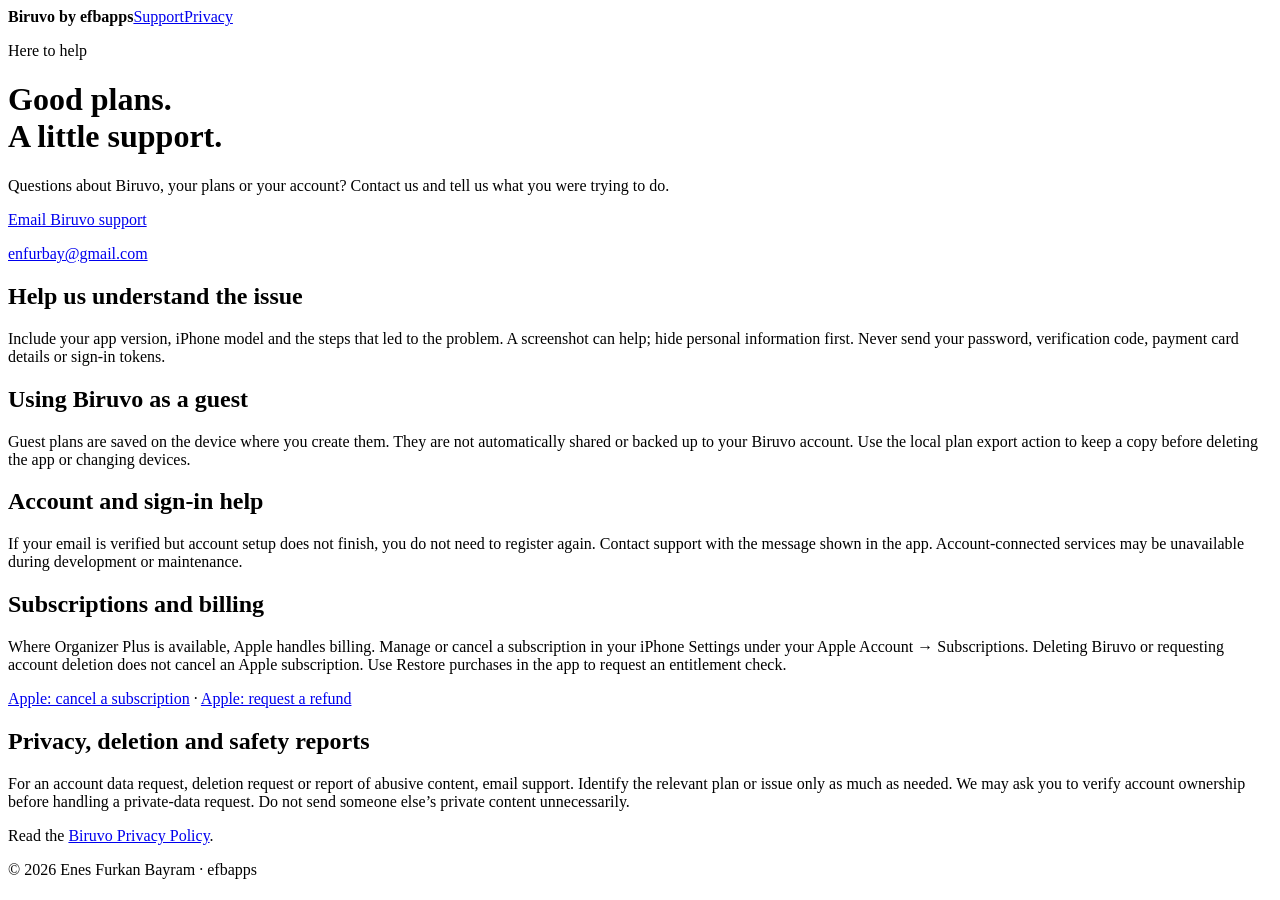
==== index.html @ 67502847 "Publish Biruvo index.html" ====
<!doctype html><html lang="en"><meta charset="utf-8"><meta name="viewport" content="width=device-width,initial-scale=1"><title>Support — Biruvo</title><link rel="stylesheet" href="style.css"><main><nav aria-label="Main"><strong>Biruvo by efbapps</strong><a href="index.html">Support</a><a href="privacy.html">Privacy</a></nav><p class="eyebrow">Here to help</p><h1>Good plans.<br>A little support.</h1><p>Questions about Biruvo, your plans or your account? Contact us and tell us what you were trying to do.</p><p><a class="button" href="mailto:enfurbay@gmail.com?subject=Biruvo%20support">Email Biruvo support</a></p><p><a href="mailto:enfurbay@gmail.com">enfurbay@gmail.com</a></p><section class="card"><h2>Help us understand the issue</h2><p>Include your app version, iPhone model and the steps that led to the problem. A screenshot can help; hide personal information first. Never send your password, verification code, payment card details or sign-in tokens.</p></section><h2>Using Biruvo as a guest</h2><p>Guest plans are saved on the device where you create them. They are not automatically shared or backed up to your Biruvo account. Use the local plan export action to keep a copy before deleting the app or changing devices.</p><h2>Account and sign-in help</h2><p>If your email is verified but account setup does not finish, you do not need to register again. Contact support with the message shown in the app. Account-connected services may be unavailable during development or maintenance.</p><h2>Subscriptions and billing</h2><p>Where Organizer Plus is available, Apple handles billing. Manage or cancel a subscription in your iPhone Settings under your Apple Account → Subscriptions. Deleting Biruvo or requesting account deletion does not cancel an Apple subscription. Use Restore purchases in the app to request an entitlement check.</p><p><a href="https://support.apple.com/118428">Apple: cancel a subscription</a> · <a href="https://reportaproblem.apple.com/">Apple: request a refund</a></p><h2>Privacy, deletion and safety reports</h2><p>For an account data request, deletion request or report of abusive content, email support. Identify the relevant plan or issue only as much as needed. We may ask you to verify account ownership before handling a private-data request. Do not send someone else’s private content unnecessarily.</p><p>Read the <a href="privacy.html">Biruvo Privacy Policy</a>.</p><footer>© 2026 Enes Furkan Bayram · efbapps</footer></main></html>
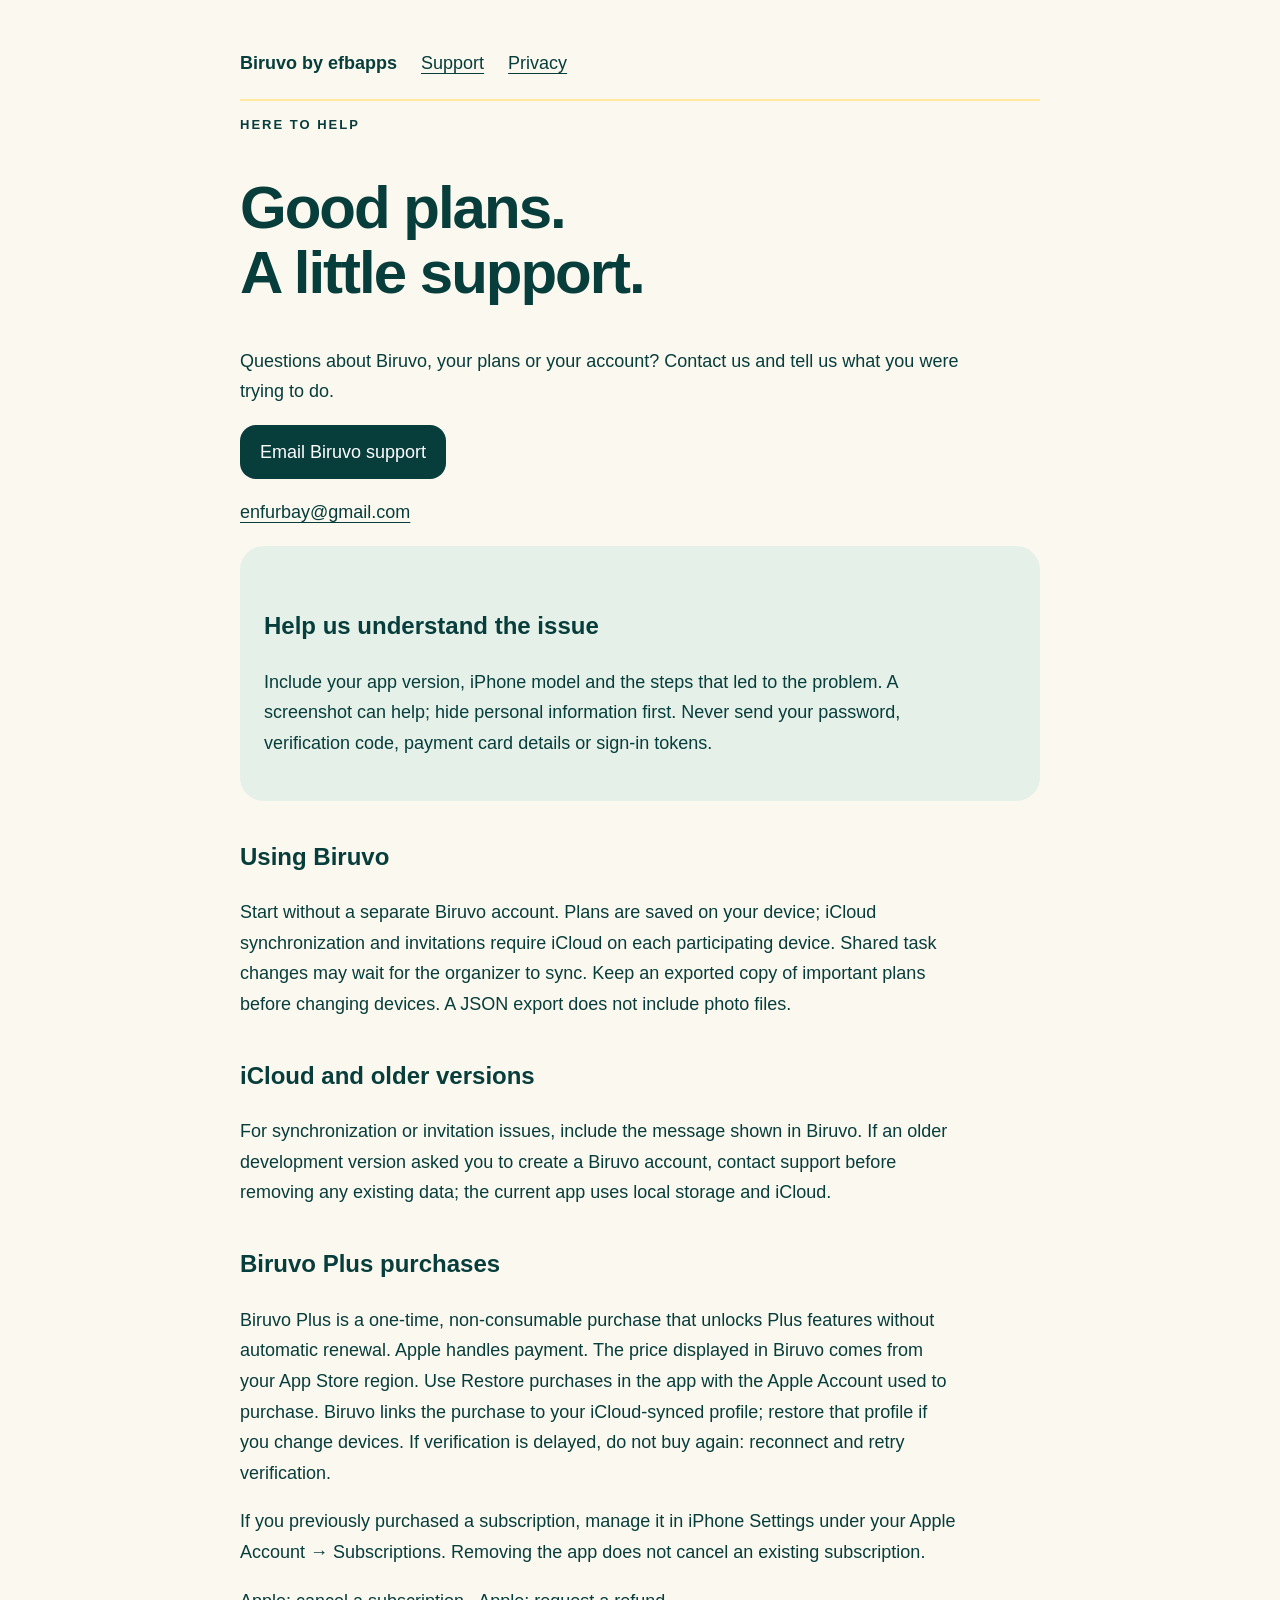
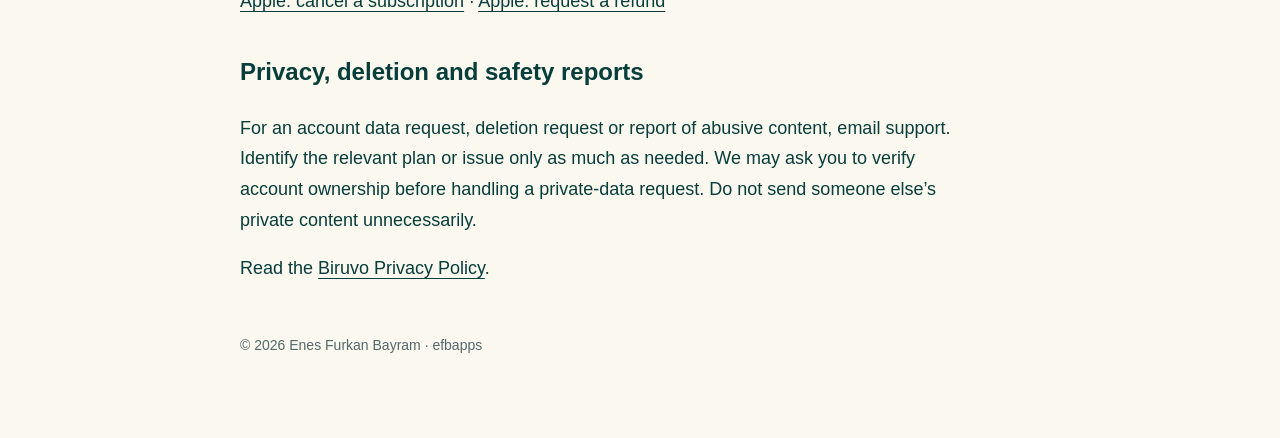
==== commit 09026328: "Publish Biruvo index.html" ====
--- a/index.html
+++ b/index.html
@@ -1 +1 @@
-<!doctype html><html lang="en"><meta charset="utf-8"><meta name="viewport" content="width=device-width,initial-scale=1"><title>Support — Biruvo</title><link rel="stylesheet" href="style.css"><main><nav aria-label="Main"><strong>Biruvo by efbapps</strong><a href="index.html">Support</a><a href="privacy.html">Privacy</a></nav><p class="eyebrow">Here to help</p><h1>Good plans.<br>A little support.</h1><p>Questions about Biruvo, your plans or your account? Contact us and tell us what you were trying to do.</p><p><a class="button" href="mailto:enfurbay@gmail.com?subject=Biruvo%20support">Email Biruvo support</a></p><p><a href="mailto:enfurbay@gmail.com">enfurbay@gmail.com</a></p><section class="card"><h2>Help us understand the issue</h2><p>Include your app version, iPhone model and the steps that led to the problem. A screenshot can help; hide personal information first. Never send your password, verification code, payment card details or sign-in tokens.</p></section><h2>Using Biruvo as a guest</h2><p>Guest plans are saved on the device where you create them. They are not automatically shared or backed up to your Biruvo account. Use the local plan export action to keep a copy before deleting the app or changing devices.</p><h2>Account and sign-in help</h2><p>If your email is verified but account setup does not finish, you do not need to register again. Contact support with the message shown in the app. Account-connected services may be unavailable during development or maintenance.</p><h2>Subscriptions and billing</h2><p>Where Organizer Plus is available, Apple handles billing. Manage or cancel a subscription in your iPhone Settings under your Apple Account → Subscriptions. Deleting Biruvo or requesting account deletion does not cancel an Apple subscription. Use Restore purchases in the app to request an entitlement check.</p><p><a href="https://support.apple.com/118428">Apple: cancel a subscription</a> · <a href="https://reportaproblem.apple.com/">Apple: request a refund</a></p><h2>Privacy, deletion and safety reports</h2><p>For an account data request, deletion request or report of abusive content, email support. Identify the relevant plan or issue only as much as needed. We may ask you to verify account ownership before handling a private-data request. Do not send someone else’s private content unnecessarily.</p><p>Read the <a href="privacy.html">Biruvo Privacy Policy</a>.</p><footer>© 2026 Enes Furkan Bayram · efbapps</footer></main></html>+<!doctype html><html lang="en"><meta charset="utf-8"><meta name="viewport" content="width=device-width,initial-scale=1"><title>Support — Biruvo</title><link rel="stylesheet" href="style.css"><main><nav aria-label="Main"><strong>Biruvo by efbapps</strong><a href="index.html">Support</a><a href="privacy.html">Privacy</a></nav><p class="eyebrow">Here to help</p><h1>Good plans.<br>A little support.</h1><p>Questions about Biruvo, your plans or your account? Contact us and tell us what you were trying to do.</p><p><a class="button" href="mailto:enfurbay@gmail.com?subject=Biruvo%20support">Email Biruvo support</a></p><p><a href="mailto:enfurbay@gmail.com">enfurbay@gmail.com</a></p><section class="card"><h2>Help us understand the issue</h2><p>Include your app version, iPhone model and the steps that led to the problem. A screenshot can help; hide personal information first. Never send your password, verification code, payment card details or sign-in tokens.</p></section><h2>Using Biruvo</h2><p>Start without a separate Biruvo account. Plans are saved on your device; iCloud synchronization and invitations require iCloud on each participating device. Shared task changes may wait for the organizer to sync. Keep an exported copy of important plans before changing devices. A JSON export does not include photo files.</p><h2>iCloud and older versions</h2><p>For synchronization or invitation issues, include the message shown in Biruvo. If an older development version asked you to create a Biruvo account, contact support before removing any existing data; the current app uses local storage and iCloud.</p><h2>Biruvo Plus purchases</h2><p>Biruvo Plus is a one-time, non-consumable purchase that unlocks Plus features without automatic renewal. Apple handles payment. The price displayed in Biruvo comes from your App Store region. Use Restore purchases in the app with the Apple Account used to purchase. Biruvo links the purchase to your iCloud-synced profile; restore that profile if you change devices. If verification is delayed, do not buy again: reconnect and retry verification.</p><p>If you previously purchased a subscription, manage it in iPhone Settings under your Apple Account → Subscriptions. Removing the app does not cancel an existing subscription.</p><p><a href="https://support.apple.com/118428">Apple: cancel a subscription</a> · <a href="https://reportaproblem.apple.com/">Apple: request a refund</a></p><h2>Privacy, deletion and safety reports</h2><p>For an account data request, deletion request or report of abusive content, email support. Identify the relevant plan or issue only as much as needed. We may ask you to verify account ownership before handling a private-data request. Do not send someone else’s private content unnecessarily.</p><p>Read the <a href="privacy.html">Biruvo Privacy Policy</a>.</p><footer>© 2026 Enes Furkan Bayram · efbapps</footer></main></html>
--- a/style.css
+++ b/style.css
@@ -0,0 +1 @@
+body{margin:0;background:#fbf8ef;color:#073d3b;font:18px/1.7 -apple-system,BlinkMacSystemFont,"Segoe UI",sans-serif}main{max-width:800px;margin:auto;padding:48px 24px 80px}nav{display:flex;gap:24px;flex-wrap:wrap;border-bottom:2px solid #ffe8a0;padding-bottom:20px}a{color:#073d3b;text-underline-offset:4px}h1{font-size:clamp(38px,7vw,60px);line-height:1.08;letter-spacing:-2px}h2{font-size:24px;margin-top:36px}p,li{max-width:72ch}.eyebrow{font-weight:700;letter-spacing:2px;text-transform:uppercase;font-size:13px}.card{background:#e4f0e8;padding:24px;border-radius:24px}.button{display:inline-block;background:#073d3b;color:#fff;border-radius:16px;padding:12px 20px;text-decoration:none}footer{margin-top:50px;font-size:14px;color:#53686a}a:focus-visible{outline:3px solid #b47d00;outline-offset:4px}
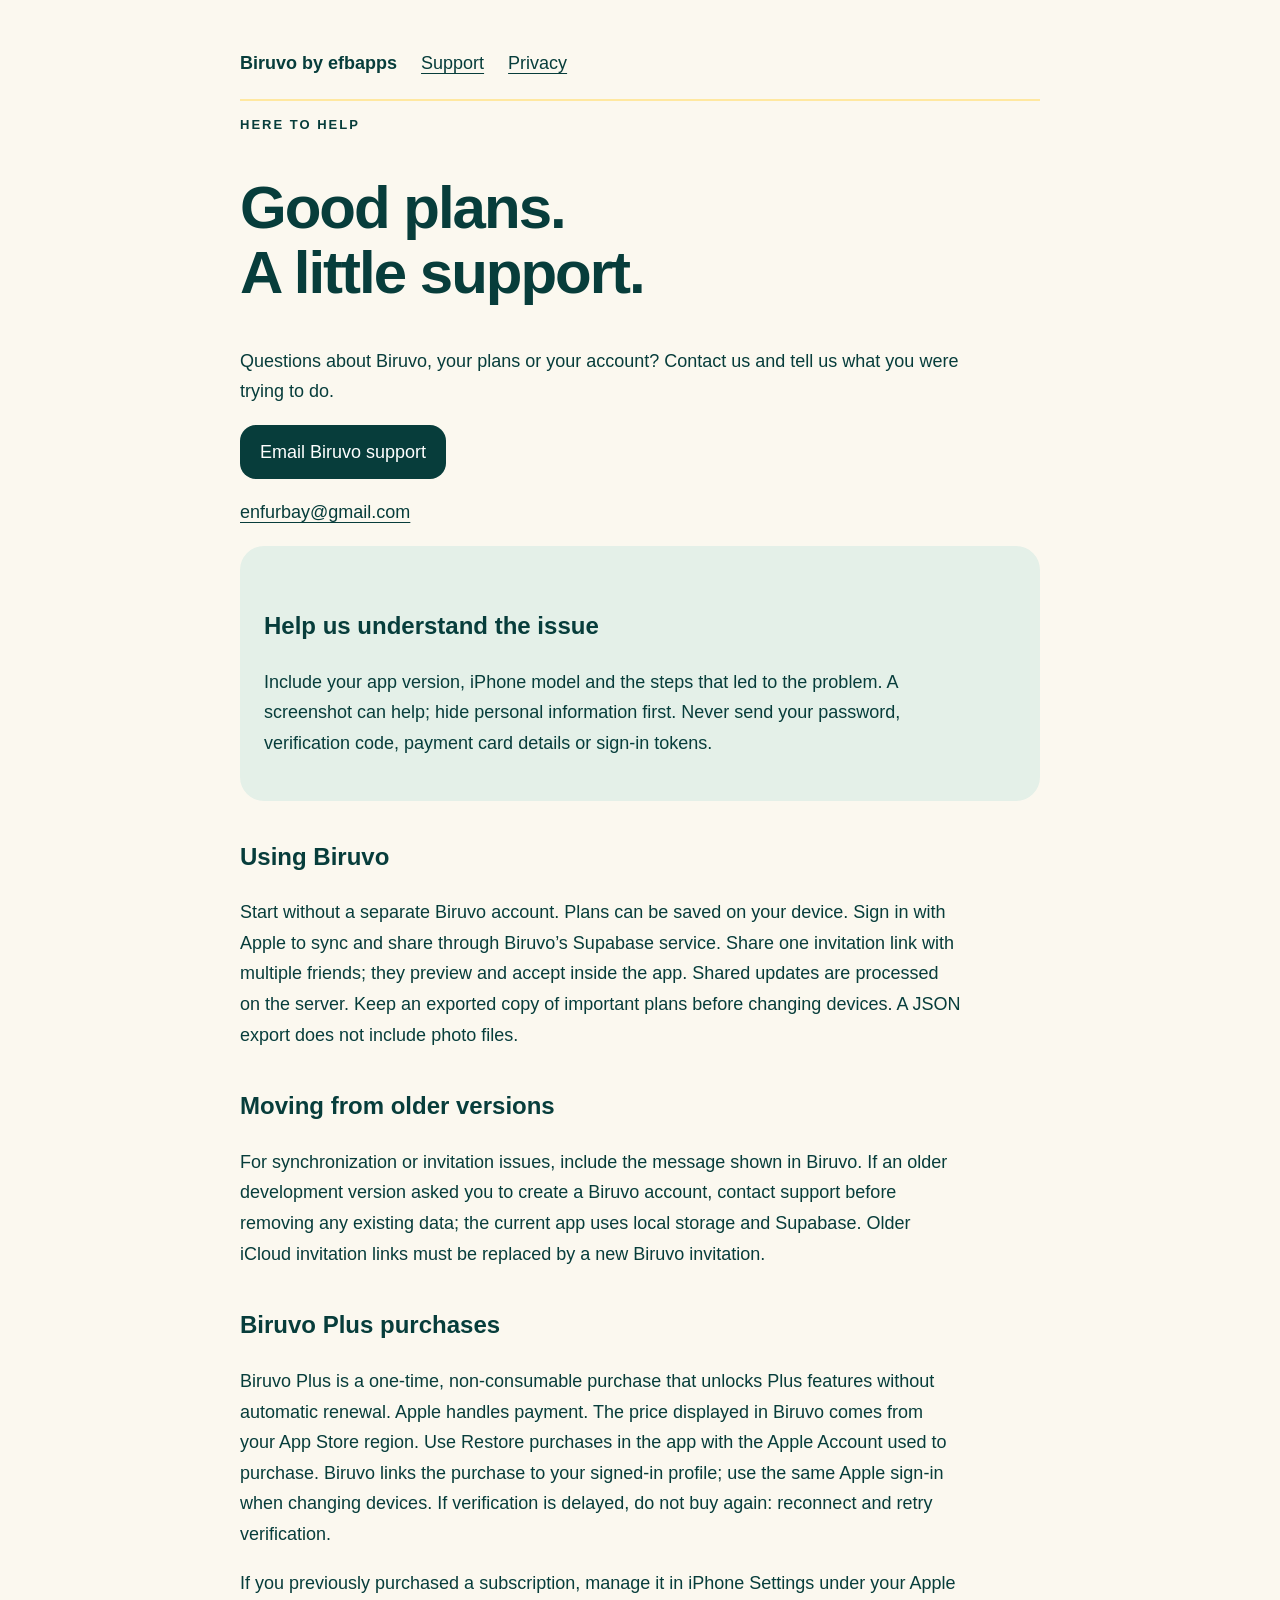
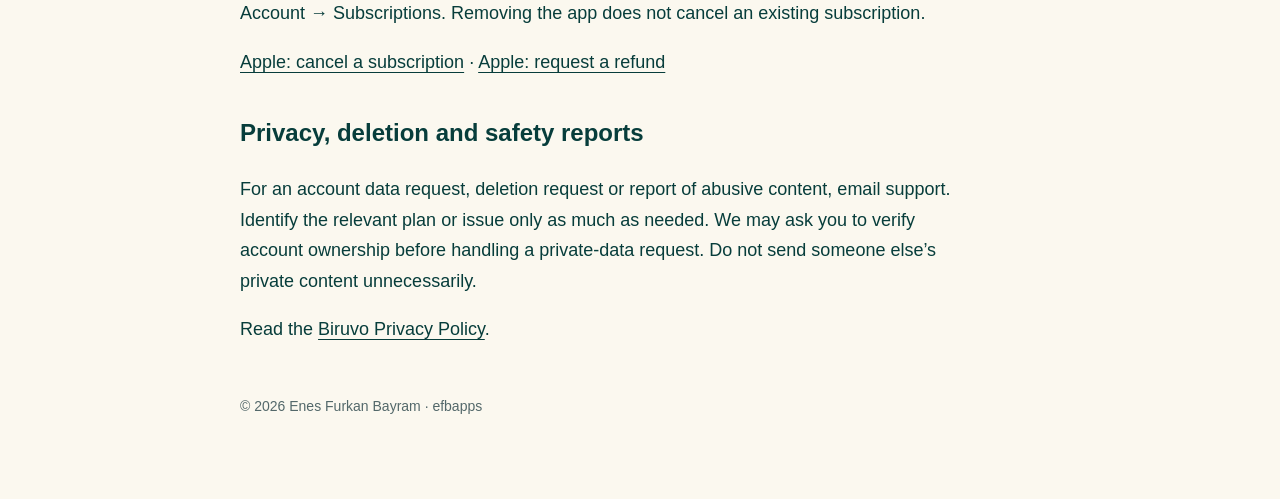
==== commit 4304c585: "Publish Biruvo index.html" ====
--- a/index.html
+++ b/index.html
@@ -1 +1 @@
-<!doctype html><html lang="en"><meta charset="utf-8"><meta name="viewport" content="width=device-width,initial-scale=1"><title>Support — Biruvo</title><link rel="stylesheet" href="style.css"><main><nav aria-label="Main"><strong>Biruvo by efbapps</strong><a href="index.html">Support</a><a href="privacy.html">Privacy</a></nav><p class="eyebrow">Here to help</p><h1>Good plans.<br>A little support.</h1><p>Questions about Biruvo, your plans or your account? Contact us and tell us what you were trying to do.</p><p><a class="button" href="mailto:enfurbay@gmail.com?subject=Biruvo%20support">Email Biruvo support</a></p><p><a href="mailto:enfurbay@gmail.com">enfurbay@gmail.com</a></p><section class="card"><h2>Help us understand the issue</h2><p>Include your app version, iPhone model and the steps that led to the problem. A screenshot can help; hide personal information first. Never send your password, verification code, payment card details or sign-in tokens.</p></section><h2>Using Biruvo</h2><p>Start without a separate Biruvo account. Plans are saved on your device; iCloud synchronization and invitations require iCloud on each participating device. Shared task changes may wait for the organizer to sync. Keep an exported copy of important plans before changing devices. A JSON export does not include photo files.</p><h2>iCloud and older versions</h2><p>For synchronization or invitation issues, include the message shown in Biruvo. If an older development version asked you to create a Biruvo account, contact support before removing any existing data; the current app uses local storage and iCloud.</p><h2>Biruvo Plus purchases</h2><p>Biruvo Plus is a one-time, non-consumable purchase that unlocks Plus features without automatic renewal. Apple handles payment. The price displayed in Biruvo comes from your App Store region. Use Restore purchases in the app with the Apple Account used to purchase. Biruvo links the purchase to your iCloud-synced profile; restore that profile if you change devices. If verification is delayed, do not buy again: reconnect and retry verification.</p><p>If you previously purchased a subscription, manage it in iPhone Settings under your Apple Account → Subscriptions. Removing the app does not cancel an existing subscription.</p><p><a href="https://support.apple.com/118428">Apple: cancel a subscription</a> · <a href="https://reportaproblem.apple.com/">Apple: request a refund</a></p><h2>Privacy, deletion and safety reports</h2><p>For an account data request, deletion request or report of abusive content, email support. Identify the relevant plan or issue only as much as needed. We may ask you to verify account ownership before handling a private-data request. Do not send someone else’s private content unnecessarily.</p><p>Read the <a href="privacy.html">Biruvo Privacy Policy</a>.</p><footer>© 2026 Enes Furkan Bayram · efbapps</footer></main></html>+<!doctype html><html lang="en"><meta charset="utf-8"><meta name="viewport" content="width=device-width,initial-scale=1"><title>Support — Biruvo</title><link rel="stylesheet" href="style.css"><main><nav aria-label="Main"><strong>Biruvo by efbapps</strong><a href="index.html">Support</a><a href="privacy.html">Privacy</a></nav><p class="eyebrow">Here to help</p><h1>Good plans.<br>A little support.</h1><p>Questions about Biruvo, your plans or your account? Contact us and tell us what you were trying to do.</p><p><a class="button" href="mailto:enfurbay@gmail.com?subject=Biruvo%20support">Email Biruvo support</a></p><p><a href="mailto:enfurbay@gmail.com">enfurbay@gmail.com</a></p><section class="card"><h2>Help us understand the issue</h2><p>Include your app version, iPhone model and the steps that led to the problem. A screenshot can help; hide personal information first. Never send your password, verification code, payment card details or sign-in tokens.</p></section><h2>Using Biruvo</h2><p>Start without a separate Biruvo account. Plans can be saved on your device. Sign in with Apple to sync and share through Biruvo’s Supabase service. Share one invitation link with multiple friends; they preview and accept inside the app. Shared updates are processed on the server. Keep an exported copy of important plans before changing devices. A JSON export does not include photo files.</p><h2>Moving from older versions</h2><p>For synchronization or invitation issues, include the message shown in Biruvo. If an older development version asked you to create a Biruvo account, contact support before removing any existing data; the current app uses local storage and Supabase. Older iCloud invitation links must be replaced by a new Biruvo invitation.</p><h2>Biruvo Plus purchases</h2><p>Biruvo Plus is a one-time, non-consumable purchase that unlocks Plus features without automatic renewal. Apple handles payment. The price displayed in Biruvo comes from your App Store region. Use Restore purchases in the app with the Apple Account used to purchase. Biruvo links the purchase to your signed-in profile; use the same Apple sign-in when changing devices. If verification is delayed, do not buy again: reconnect and retry verification.</p><p>If you previously purchased a subscription, manage it in iPhone Settings under your Apple Account → Subscriptions. Removing the app does not cancel an existing subscription.</p><p><a href="https://support.apple.com/118428">Apple: cancel a subscription</a> · <a href="https://reportaproblem.apple.com/">Apple: request a refund</a></p><h2>Privacy, deletion and safety reports</h2><p>For an account data request, deletion request or report of abusive content, email support. Identify the relevant plan or issue only as much as needed. We may ask you to verify account ownership before handling a private-data request. Do not send someone else’s private content unnecessarily.</p><p>Read the <a href="privacy.html">Biruvo Privacy Policy</a>.</p><footer>© 2026 Enes Furkan Bayram · efbapps</footer></main></html>
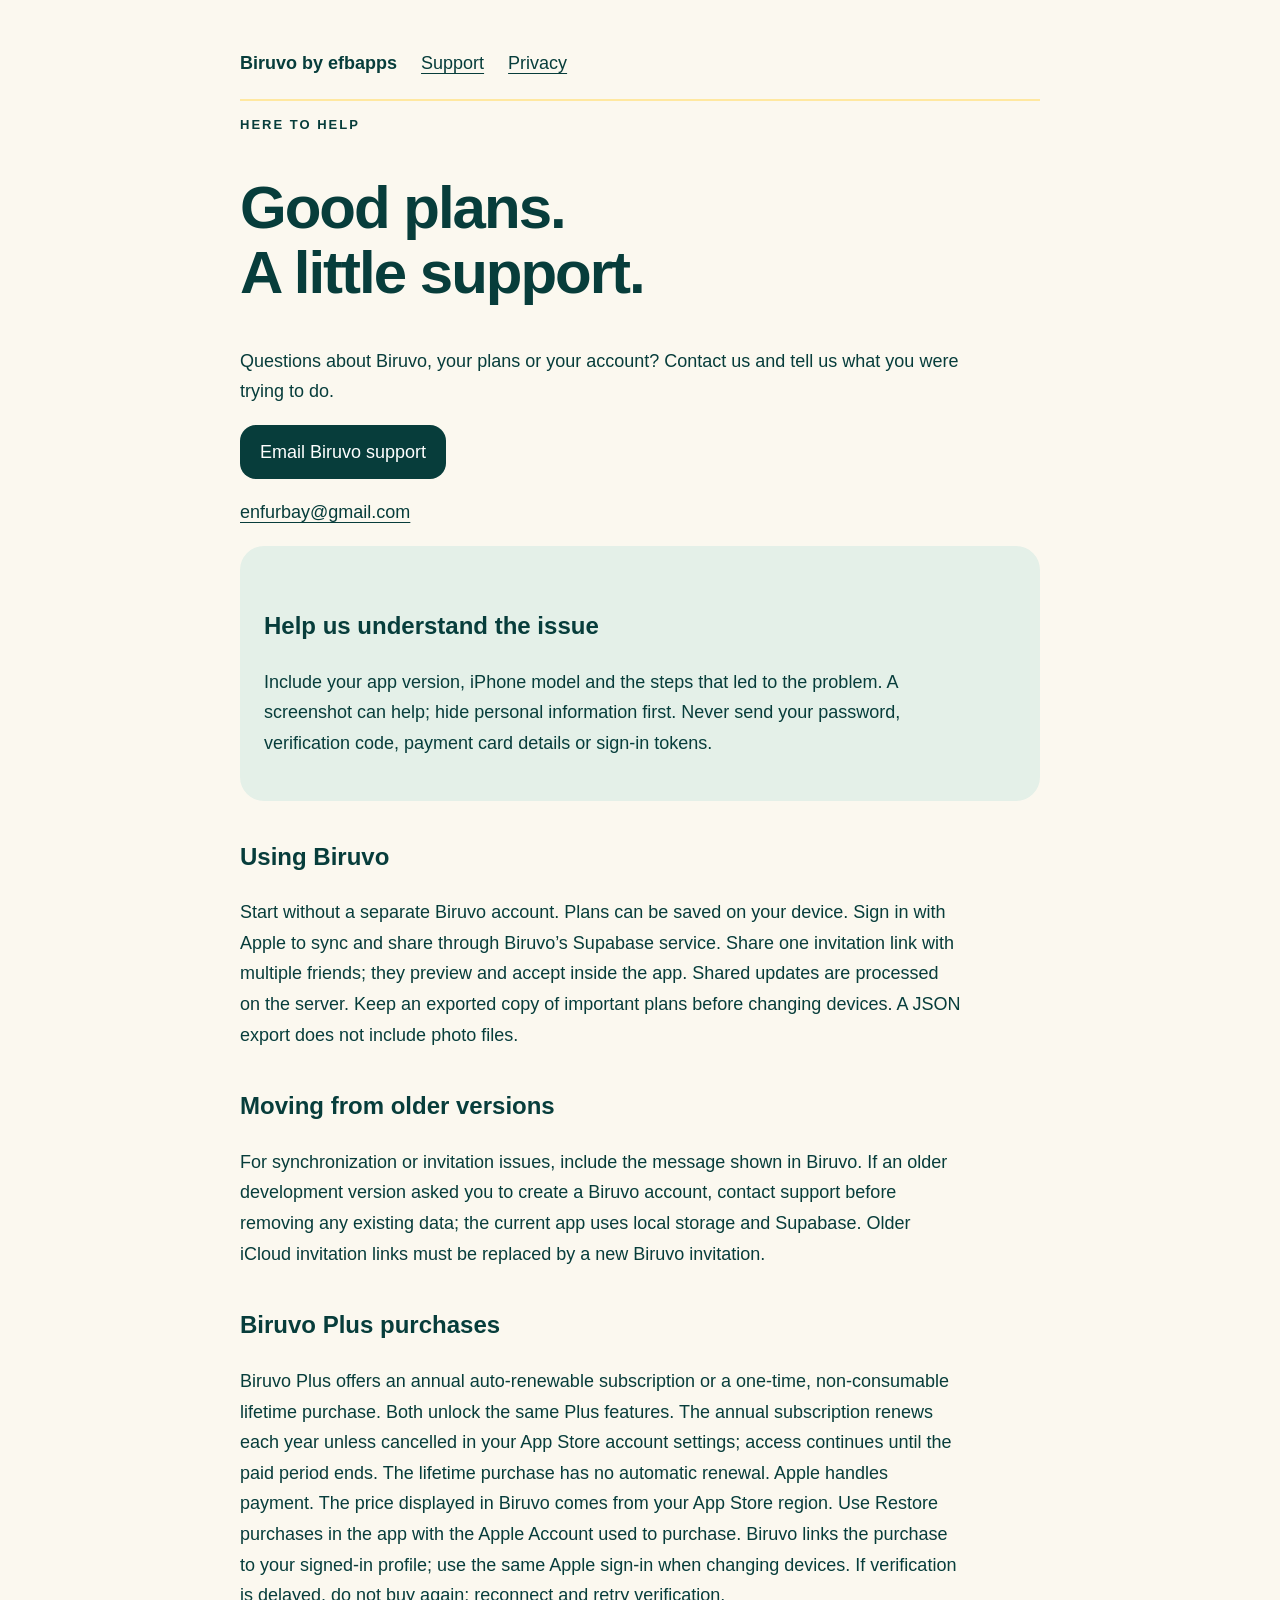
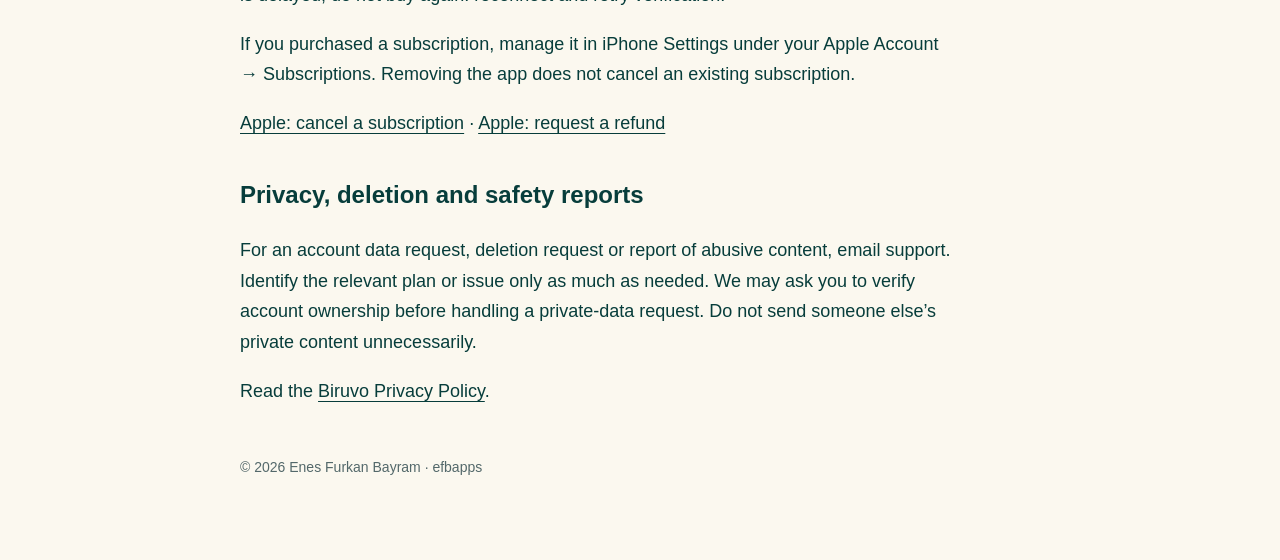
==== commit b60a537b: "Publish Biruvo index.html" ====
--- a/index.html
+++ b/index.html
@@ -1 +1 @@
-<!doctype html><html lang="en"><meta charset="utf-8"><meta name="viewport" content="width=device-width,initial-scale=1"><title>Support — Biruvo</title><link rel="stylesheet" href="style.css"><main><nav aria-label="Main"><strong>Biruvo by efbapps</strong><a href="index.html">Support</a><a href="privacy.html">Privacy</a></nav><p class="eyebrow">Here to help</p><h1>Good plans.<br>A little support.</h1><p>Questions about Biruvo, your plans or your account? Contact us and tell us what you were trying to do.</p><p><a class="button" href="mailto:enfurbay@gmail.com?subject=Biruvo%20support">Email Biruvo support</a></p><p><a href="mailto:enfurbay@gmail.com">enfurbay@gmail.com</a></p><section class="card"><h2>Help us understand the issue</h2><p>Include your app version, iPhone model and the steps that led to the problem. A screenshot can help; hide personal information first. Never send your password, verification code, payment card details or sign-in tokens.</p></section><h2>Using Biruvo</h2><p>Start without a separate Biruvo account. Plans can be saved on your device. Sign in with Apple to sync and share through Biruvo’s Supabase service. Share one invitation link with multiple friends; they preview and accept inside the app. Shared updates are processed on the server. Keep an exported copy of important plans before changing devices. A JSON export does not include photo files.</p><h2>Moving from older versions</h2><p>For synchronization or invitation issues, include the message shown in Biruvo. If an older development version asked you to create a Biruvo account, contact support before removing any existing data; the current app uses local storage and Supabase. Older iCloud invitation links must be replaced by a new Biruvo invitation.</p><h2>Biruvo Plus purchases</h2><p>Biruvo Plus is a one-time, non-consumable purchase that unlocks Plus features without automatic renewal. Apple handles payment. The price displayed in Biruvo comes from your App Store region. Use Restore purchases in the app with the Apple Account used to purchase. Biruvo links the purchase to your signed-in profile; use the same Apple sign-in when changing devices. If verification is delayed, do not buy again: reconnect and retry verification.</p><p>If you previously purchased a subscription, manage it in iPhone Settings under your Apple Account → Subscriptions. Removing the app does not cancel an existing subscription.</p><p><a href="https://support.apple.com/118428">Apple: cancel a subscription</a> · <a href="https://reportaproblem.apple.com/">Apple: request a refund</a></p><h2>Privacy, deletion and safety reports</h2><p>For an account data request, deletion request or report of abusive content, email support. Identify the relevant plan or issue only as much as needed. We may ask you to verify account ownership before handling a private-data request. Do not send someone else’s private content unnecessarily.</p><p>Read the <a href="privacy.html">Biruvo Privacy Policy</a>.</p><footer>© 2026 Enes Furkan Bayram · efbapps</footer></main></html>+<!doctype html><html lang="en"><meta charset="utf-8"><meta name="viewport" content="width=device-width,initial-scale=1"><title>Support — Biruvo</title><link rel="stylesheet" href="style.css"><main><nav aria-label="Main"><strong>Biruvo by efbapps</strong><a href="index.html">Support</a><a href="privacy.html">Privacy</a></nav><p class="eyebrow">Here to help</p><h1>Good plans.<br>A little support.</h1><p>Questions about Biruvo, your plans or your account? Contact us and tell us what you were trying to do.</p><p><a class="button" href="mailto:enfurbay@gmail.com?subject=Biruvo%20support">Email Biruvo support</a></p><p><a href="mailto:enfurbay@gmail.com">enfurbay@gmail.com</a></p><section class="card"><h2>Help us understand the issue</h2><p>Include your app version, iPhone model and the steps that led to the problem. A screenshot can help; hide personal information first. Never send your password, verification code, payment card details or sign-in tokens.</p></section><h2>Using Biruvo</h2><p>Start without a separate Biruvo account. Plans can be saved on your device. Sign in with Apple to sync and share through Biruvo’s Supabase service. Share one invitation link with multiple friends; they preview and accept inside the app. Shared updates are processed on the server. Keep an exported copy of important plans before changing devices. A JSON export does not include photo files.</p><h2>Moving from older versions</h2><p>For synchronization or invitation issues, include the message shown in Biruvo. If an older development version asked you to create a Biruvo account, contact support before removing any existing data; the current app uses local storage and Supabase. Older iCloud invitation links must be replaced by a new Biruvo invitation.</p><h2>Biruvo Plus purchases</h2><p>Biruvo Plus offers an annual auto-renewable subscription or a one-time, non-consumable lifetime purchase. Both unlock the same Plus features. The annual subscription renews each year unless cancelled in your App Store account settings; access continues until the paid period ends. The lifetime purchase has no automatic renewal. Apple handles payment. The price displayed in Biruvo comes from your App Store region. Use Restore purchases in the app with the Apple Account used to purchase. Biruvo links the purchase to your signed-in profile; use the same Apple sign-in when changing devices. If verification is delayed, do not buy again: reconnect and retry verification.</p><p>If you purchased a subscription, manage it in iPhone Settings under your Apple Account → Subscriptions. Removing the app does not cancel an existing subscription.</p><p><a href="https://support.apple.com/118428">Apple: cancel a subscription</a> · <a href="https://reportaproblem.apple.com/">Apple: request a refund</a></p><h2>Privacy, deletion and safety reports</h2><p>For an account data request, deletion request or report of abusive content, email support. Identify the relevant plan or issue only as much as needed. We may ask you to verify account ownership before handling a private-data request. Do not send someone else’s private content unnecessarily.</p><p>Read the <a href="privacy.html">Biruvo Privacy Policy</a>.</p><footer>© 2026 Enes Furkan Bayram · efbapps</footer></main></html>
